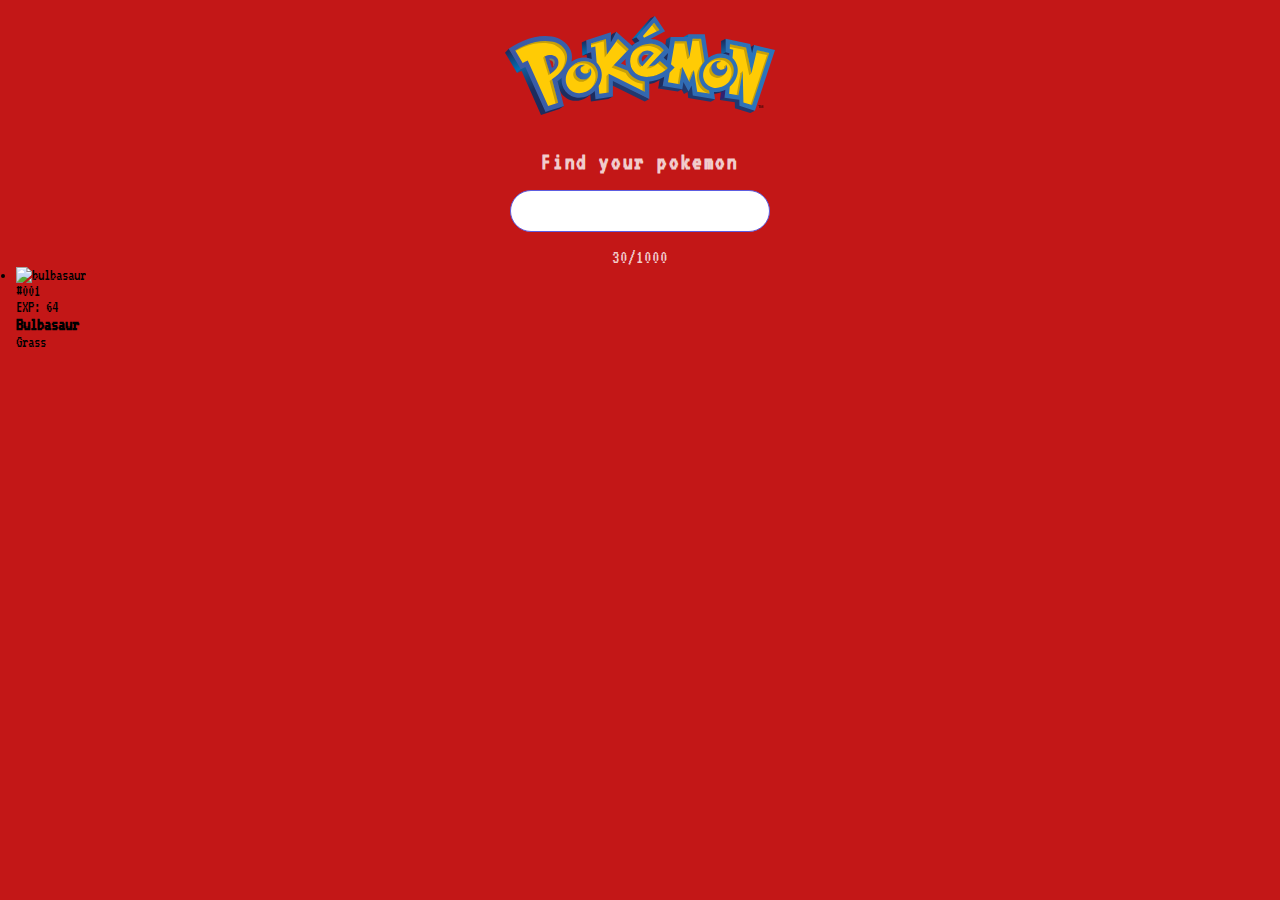
==== src/components/design-template/template.html @ 69c41cd2 "style search bar buttons" ====
<!DOCTYPE html>
<html lang="en">

<head>
  <meta charset="UTF-8">
  <meta http-equiv="X-UA-Compatible" content="IE=edge">
  <meta name="viewport" content="width=device-width, initial-scale=1.0">
  <title>Clari's pokeapi</title>
  <link href="https://fonts.googleapis.com/css2?family=VT323&display=swap" rel="stylesheet">
  <script src="https://kit.fontawesome.com/32395a3ebd.js" crossorigin="anonymous"></script>
  <link rel="stylesheet" href="../../../public/css/style.css">
  <link rel="stylesheet" href="../../../public/css/header.css">
  <link rel="stylesheet" href="../../../public/css/search-bar.css">

</head>

<body>
  <div class="app">
    <header class="header">
      <img src="../../../public/assets/pokemon-logo.svg" alt="original pokemon logo" class="header__logo">
    </header>
    <main>
      <section class="search-container">
        <div class="search__input-container">
          <h2 class="input__title">Find your pokemon</h2>
          <input type="text" class="input__input-box">
          <div class="input__pokemons-showed">
            <p class="pokemons-showed__number">30/1000</p>
            <button class="pokemons-showed__back-button"><i class="fa-solid fa-circle-left"></i></button>
            <button class="pokemons-showed__next-button"><i class="fa-solid fa-circle-right"></i></button>
          </div>
        </div>
      </section>
      <section class="pokemon-list-container">
        <ul class="pokemon-list">
          <li class="list__pokemon">
            <div class="list__image-container">
              <img
                src="https://raw.githubusercontent.com/PokeAPI/sprites/master/sprites/pokemon/versions/generation-v/black-white/animated/1.gif"
                alt="bulbasaur">
            </div>
            <div class="pokemon__description-container">
              <div class="description__id-container">
                <p class="description__id">#001</p>
                <p class="description__exp">EXP: 64</p>
              </div>
              <div class="description__title">
                <h3 class="description-title__pokemon-name">Bulbasaur</h3>
                <p class="description-title__pokemon-type">Grass</p>
              </div>
            </div>
          </li>
        </ul>
      </section>

    </main>
  </div>

</body>

</html>
---- public/css/style.css ----
@font-face {
  font-family: "vt323regular";
  src: url("vt323-regular-webfont.woff2") format("woff2"),
    url("vt323-regular-webfont.woff") format("woff");
  font-weight: normal;
  font-style: normal;
}

* {
  margin: 0;
  padding: 0;
  box-sizing: border-box;
  font-family: "VT323";
}

.app {
  height: 100vh;
  background-color: rgb(195, 23, 23);
  padding: 1rem;
}
---- public/css/header.css ----
.header {
  text-align: center;
  padding-bottom: 2rem;
}

@media (min-width: 1440px) {
  .header {
    padding: 2rem;
  }

  .header__logo {
    width: 30rem;
  }
}
---- public/css/search-bar.css ----
.search-container {
  display: flex;
  justify-content: center;
}

.search__input-container {
  display: flex;
  flex-direction: column;
  gap: 1rem;
  align-items: center;
}

.input__title {
  color: rgba(255, 255, 255, 0.782);
  letter-spacing: 0.1rem;
}

.input__input-box {
  padding: 0.5rem 1.5rem;
  border-radius: 2rem;
  border: 1px solid rgb(93, 93, 224);
  font-size: 1.5rem;
  letter-spacing: 0.1rem;
}

.input__pokemons-showed {
  display: flex;
  gap: 1rem;
  align-items: center;
}

.pokemons-showed__number {
  color: rgba(255, 255, 255, 0.782);
  font-size: 1.2rem;
}

.pokemons-showed__back-button,
.pokemons-showed__next-button {
  background-color: rgba(255, 255, 255, 0);
  border: 0px;
}

.pokemons-showed__back-button {
  order: -1;
}

.fa-circle-left,
.fa-circle-right {
  font-size: 1.5rem;
  color: rgba(255, 255, 255, 0.782);
}
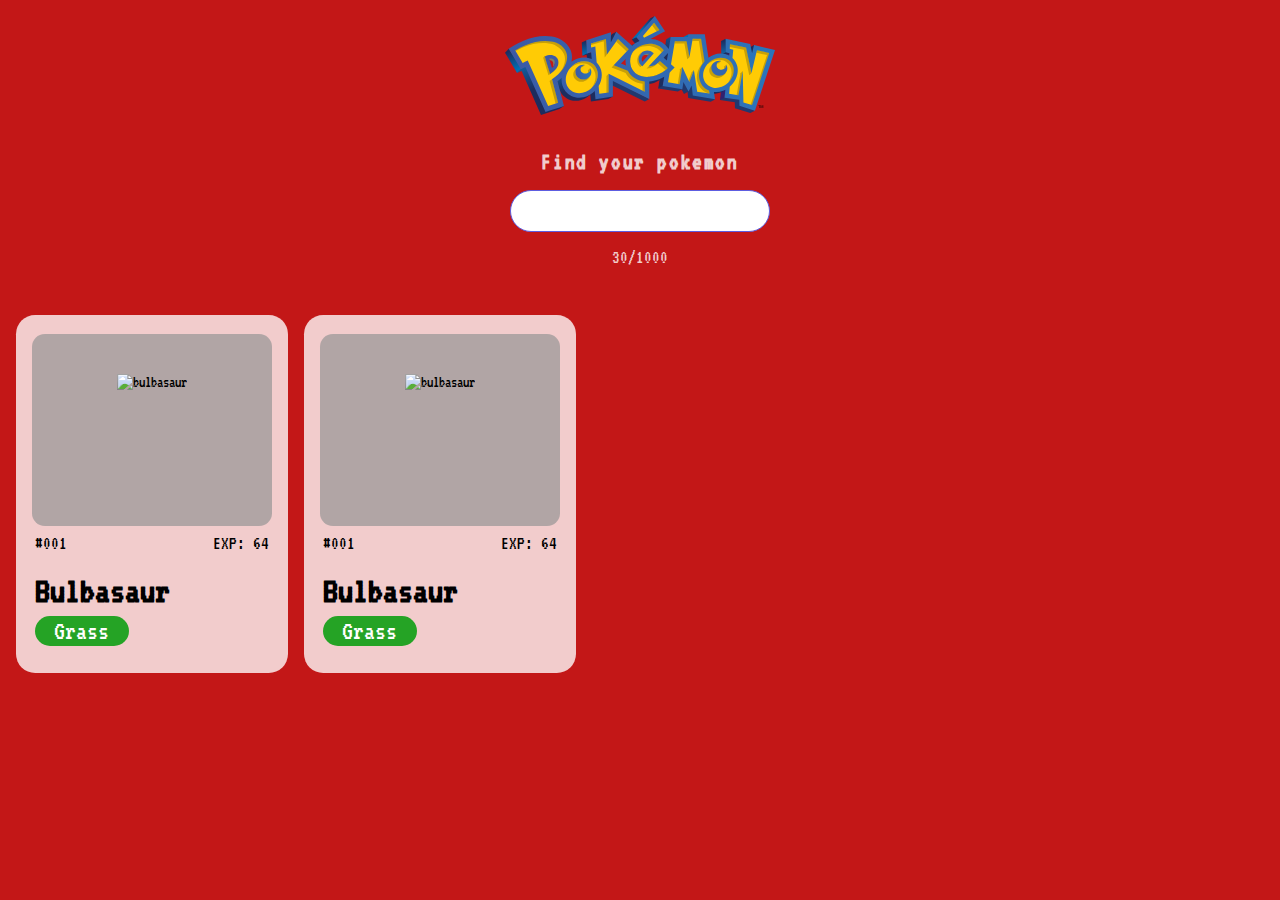
==== commit 6f8523cc: "add pokemon card styles" ====
--- a/src/components/design-template/template.html
+++ b/src/components/design-template/template.html
@@ -11,6 +11,7 @@
   <link rel="stylesheet" href="../../../public/css/style.css">
   <link rel="stylesheet" href="../../../public/css/header.css">
   <link rel="stylesheet" href="../../../public/css/search-bar.css">
+  <link rel="stylesheet" href="../../../public/css/pokemon-list.css">
 
 </head>
 
@@ -34,10 +35,29 @@
       <section class="pokemon-list-container">
         <ul class="pokemon-list">
           <li class="list__pokemon">
-            <div class="list__image-container">
+            <div class="pokemon__image-container">
               <img
                 src="https://raw.githubusercontent.com/PokeAPI/sprites/master/sprites/pokemon/versions/generation-v/black-white/animated/1.gif"
-                alt="bulbasaur">
+                alt="bulbasaur" class="pokemon__image">
+            </div>
+            <div class="pokemon__description-container">
+              <div class="description__id-container">
+                <p class="description__id">#001</p>
+                <p class="description__exp">EXP: 64</p>
+              </div>
+              <div class="description__title">
+                <h3 class="description-title__pokemon-name">Bulbasaur</h3>
+                <p class="description-title__pokemon-type">Grass</p>
+              </div>
+            </div>
+          </li>
+        </ul>
+        <ul class="pokemon-list">
+          <li class="list__pokemon">
+            <div class="pokemon__image-container">
+              <img
+                src="https://raw.githubusercontent.com/PokeAPI/sprites/master/sprites/pokemon/versions/generation-v/black-white/animated/25.gif"
+                alt="bulbasaur" class="pokemon__image">
             </div>
             <div class="pokemon__description-container">
               <div class="description__id-container">
--- a/public/css/search-bar.css
+++ b/public/css/search-bar.css
@@ -21,6 +21,7 @@
   border: 1px solid rgb(93, 93, 224);
   font-size: 1.5rem;
   letter-spacing: 0.1rem;
+  text-align: center;
 }
 
 .input__pokemons-showed {
@@ -49,3 +50,32 @@
   font-size: 1.5rem;
   color: rgba(255, 255, 255, 0.782);
 }
+
+@media (min-width: 1440px) {
+  .search-container {
+    padding: 2rem;
+  }
+
+  .search__input-container {
+    gap: 2rem;
+  }
+
+  .input__title {
+    font-size: 3.8rem;
+  }
+
+  .input__input-box {
+    font-size: 3rem;
+    padding: 1rem 3rem;
+  }
+
+  .input__pokemons-showed {
+    gap: 2rem;
+  }
+
+  .pokemons-showed__number,
+  .fa-circle-left,
+  .fa-circle-right {
+    font-size: 3rem;
+  }
+}
--- a/public/css/pokemon-list.css
+++ b/public/css/pokemon-list.css
@@ -0,0 +1,64 @@
+.pokemon-list-container {
+  display: flex;
+  flex-wrap: wrap;
+  width: fit-content;
+  gap: 1rem;
+  justify-content: center;
+  margin-top: 3rem;
+}
+
+.pokemon-list {
+  list-style: none;
+  display: flex;
+  flex-wrap: wrap;
+  width: fit-content;
+  justify-content: center;
+}
+
+.list__pokemon {
+  padding: 1.2rem 1rem;
+  background-color: rgba(255, 255, 255, 0.782);
+  border-radius: 1.2rem;
+}
+
+.pokemon__image-container {
+  display: flex;
+  justify-content: center;
+  padding: 0.5rem;
+  width: 15rem;
+  height: 12rem;
+  background-color: rgba(157, 154, 154, 0.768);
+  border-radius: 0.8rem;
+}
+
+.pokemon__image {
+  object-fit: contain;
+  padding: 2rem;
+}
+
+.pokemon__description-container {
+  padding: 0.5rem 0.2rem;
+}
+
+.description__id-container {
+  display: flex;
+  justify-content: space-between;
+  font-size: 1.2rem;
+}
+
+.description__title {
+  display: flex;
+  flex-direction: column;
+  gap: 0.4rem;
+  margin-top: 1.2rem;
+  font-size: 2rem;
+}
+
+.description-title__pokemon-type {
+  background-color: rgb(37, 163, 37);
+  color: white;
+  width: fit-content;
+  font-size: 1.7rem;
+  padding: 0.1rem 1.2rem;
+  border-radius: 2rem;
+}
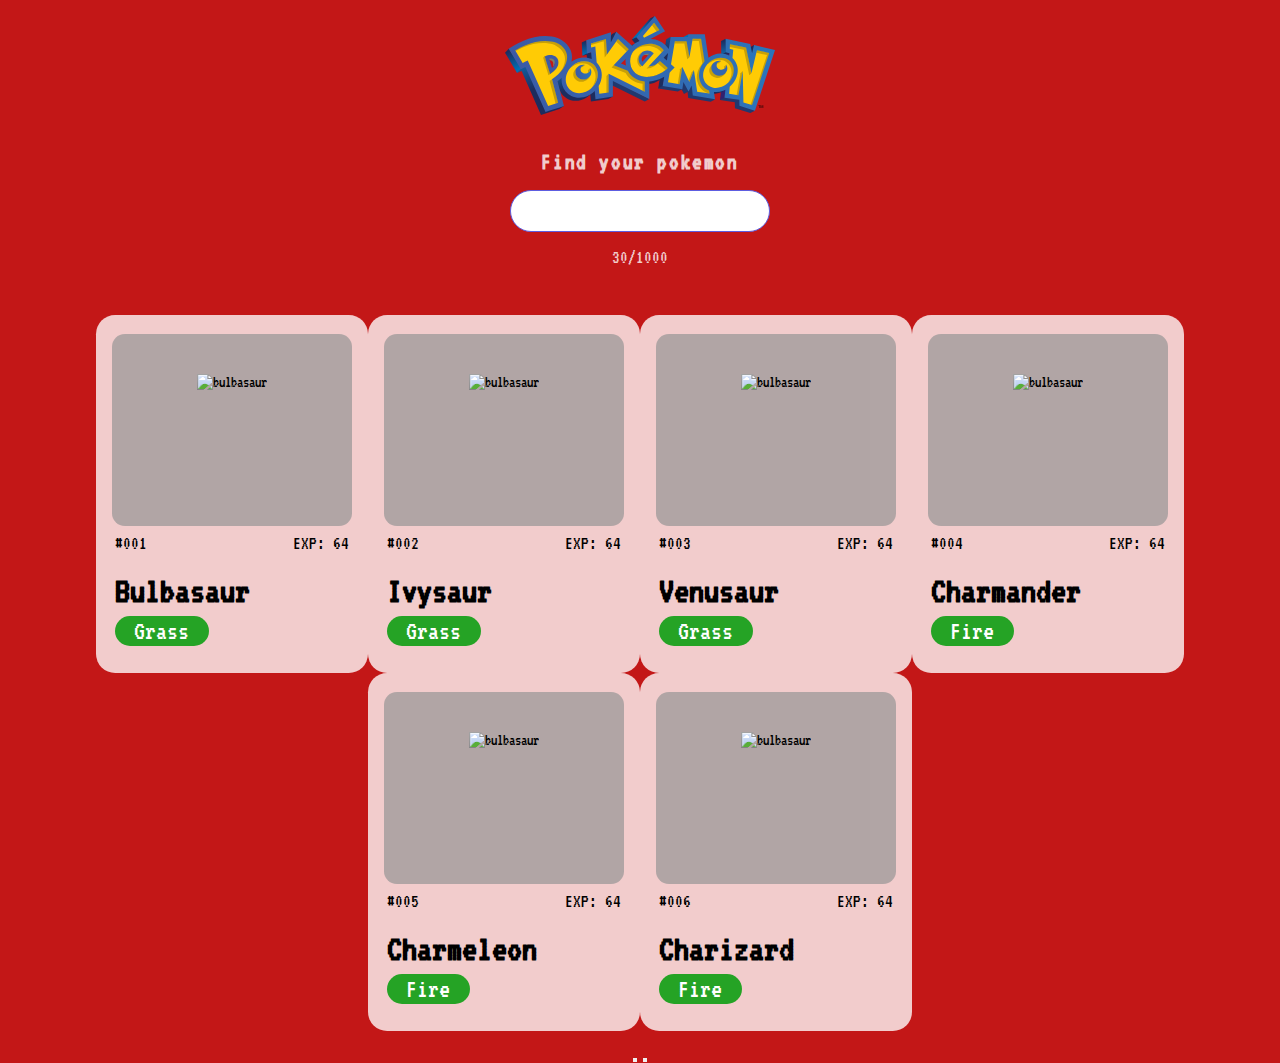
==== commit db6fb5c7: "add more example pokemon cards and bottom buttons" ====
--- a/src/components/design-template/template.html
+++ b/src/components/design-template/template.html
@@ -51,26 +51,101 @@
               </div>
             </div>
           </li>
-        </ul>
-        <ul class="pokemon-list">
+
           <li class="list__pokemon">
             <div class="pokemon__image-container">
               <img
-                src="https://raw.githubusercontent.com/PokeAPI/sprites/master/sprites/pokemon/versions/generation-v/black-white/animated/25.gif"
+                src="https://raw.githubusercontent.com/PokeAPI/sprites/master/sprites/pokemon/versions/generation-v/black-white/animated/2.gif"
                 alt="bulbasaur" class="pokemon__image">
             </div>
             <div class="pokemon__description-container">
               <div class="description__id-container">
-                <p class="description__id">#001</p>
+                <p class="description__id">#002</p>
                 <p class="description__exp">EXP: 64</p>
               </div>
               <div class="description__title">
-                <h3 class="description-title__pokemon-name">Bulbasaur</h3>
+                <h3 class="description-title__pokemon-name">Ivysaur</h3>
                 <p class="description-title__pokemon-type">Grass</p>
               </div>
             </div>
           </li>
+
+          <li class="list__pokemon">
+            <div class="pokemon__image-container">
+              <img
+                src="https://raw.githubusercontent.com/PokeAPI/sprites/master/sprites/pokemon/versions/generation-v/black-white/animated/3.gif"
+                alt="bulbasaur" class="pokemon__image">
+            </div>
+            <div class="pokemon__description-container">
+              <div class="description__id-container">
+                <p class="description__id">#003</p>
+                <p class="description__exp">EXP: 64</p>
+              </div>
+              <div class="description__title">
+                <h3 class="description-title__pokemon-name">Venusaur</h3>
+                <p class="description-title__pokemon-type">Grass</p>
+              </div>
+            </div>
+          </li>
+
+          <li class="list__pokemon">
+            <div class="pokemon__image-container">
+              <img
+                src="https://raw.githubusercontent.com/PokeAPI/sprites/master/sprites/pokemon/versions/generation-v/black-white/animated/4.gif"
+                alt="bulbasaur" class="pokemon__image">
+            </div>
+            <div class="pokemon__description-container">
+              <div class="description__id-container">
+                <p class="description__id">#004</p>
+                <p class="description__exp">EXP: 64</p>
+              </div>
+              <div class="description__title">
+                <h3 class="description-title__pokemon-name">Charmander</h3>
+                <p class="description-title__pokemon-type">Fire</p>
+              </div>
+            </div>
+          </li>
+
+          <li class="list__pokemon">
+            <div class="pokemon__image-container">
+              <img
+                src="https://raw.githubusercontent.com/PokeAPI/sprites/master/sprites/pokemon/versions/generation-v/black-white/animated/5.gif"
+                alt="bulbasaur" class="pokemon__image">
+            </div>
+            <div class="pokemon__description-container">
+              <div class="description__id-container">
+                <p class="description__id">#005</p>
+                <p class="description__exp">EXP: 64</p>
+              </div>
+              <div class="description__title">
+                <h3 class="description-title__pokemon-name">Charmeleon</h3>
+                <p class="description-title__pokemon-type">Fire</p>
+              </div>
+            </div>
+          </li>
+
+          <li class="list__pokemon">
+            <div class="pokemon__image-container">
+              <img
+                src="https://raw.githubusercontent.com/PokeAPI/sprites/master/sprites/pokemon/versions/generation-v/black-white/animated/6.gif"
+                alt="bulbasaur" class="pokemon__image">
+            </div>
+            <div class="pokemon__description-container">
+              <div class="description__id-container">
+                <p class="description__id">#006</p>
+                <p class="description__exp">EXP: 64</p>
+              </div>
+              <div class="description__title">
+                <h3 class="description-title__pokemon-name">Charizard</h3>
+                <p class="description-title__pokemon-type">Fire</p>
+              </div>
+            </div>
+          </li>
         </ul>
+        <div class="change-page">
+          <button class="change-page__back-button"><i class="fa-solid fa-circle-left"></i></button>
+          <button class="change-page__next-button"><i class="fa-solid fa-circle-right"></i></button>
+        </div>
       </section>
 
     </main>
--- a/public/css/style.css
+++ b/public/css/style.css
@@ -13,8 +13,11 @@
   font-family: "VT323";
 }
 
+body {
+  background-color: rgb(195, 23, 23);
+}
+
 .app {
   height: 100vh;
-  background-color: rgb(195, 23, 23);
   padding: 1rem;
 }
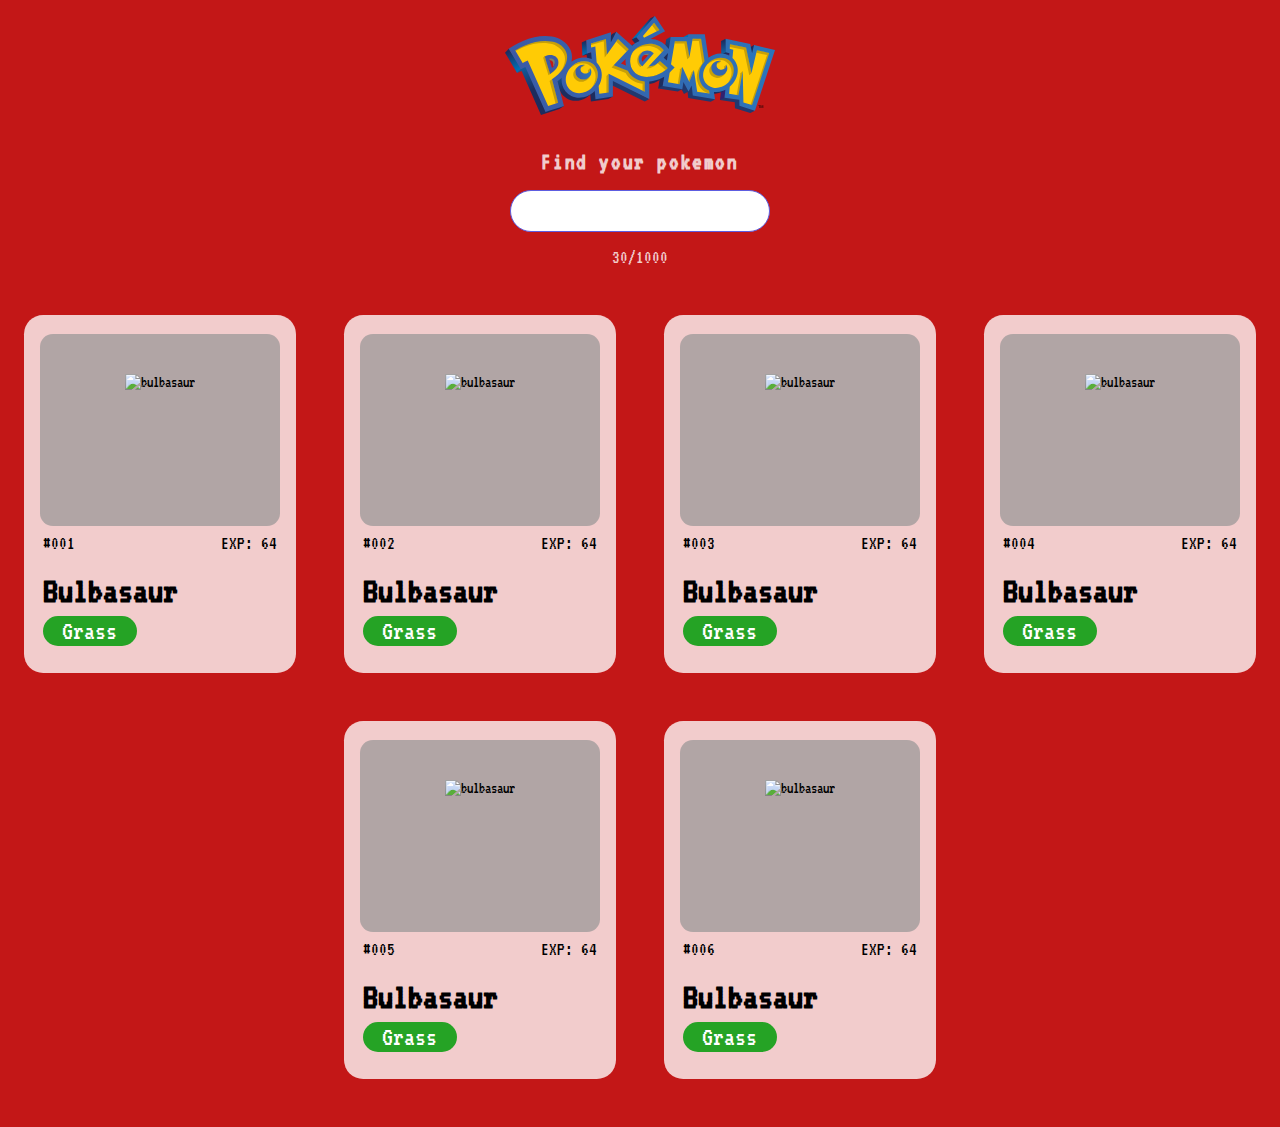
==== commit 8c189fcf: "add favourite heart to pokemon card" ====
--- a/src/components/design-template/template.html
+++ b/src/components/design-template/template.html
@@ -6,6 +6,8 @@
   <meta http-equiv="X-UA-Compatible" content="IE=edge">
   <meta name="viewport" content="width=device-width, initial-scale=1.0">
   <title>Clari's pokeapi</title>
+  <script type="module" src="https://unpkg.com/ionicons@5.5.2/dist/ionicons/ionicons.esm.js" defer></script>
+  <script nomodule src="https://unpkg.com/ionicons@5.5.2/dist/ionicons/ionicons.js" defer></script>
   <link href="https://fonts.googleapis.com/css2?family=VT323&display=swap" rel="stylesheet">
   <script src="https://kit.fontawesome.com/32395a3ebd.js" crossorigin="anonymous"></script>
   <link rel="stylesheet" href="../../../public/css/style.css">
@@ -35,111 +37,157 @@
       <section class="pokemon-list-container">
         <ul class="pokemon-list">
           <li class="list__pokemon">
-            <div class="pokemon__image-container">
-              <img
-                src="https://raw.githubusercontent.com/PokeAPI/sprites/master/sprites/pokemon/versions/generation-v/black-white/animated/1.gif"
-                alt="bulbasaur" class="pokemon__image">
-            </div>
-            <div class="pokemon__description-container">
-              <div class="description__id-container">
-                <p class="description__id">#001</p>
-                <p class="description__exp">EXP: 64</p>
-              </div>
-              <div class="description__title">
-                <h3 class="description-title__pokemon-name">Bulbasaur</h3>
-                <p class="description-title__pokemon-type">Grass</p>
-              </div>
-            </div>
-          </li>
-
-          <li class="list__pokemon">
-            <div class="pokemon__image-container">
-              <img
-                src="https://raw.githubusercontent.com/PokeAPI/sprites/master/sprites/pokemon/versions/generation-v/black-white/animated/2.gif"
-                alt="bulbasaur" class="pokemon__image">
-            </div>
-            <div class="pokemon__description-container">
-              <div class="description__id-container">
-                <p class="description__id">#002</p>
-                <p class="description__exp">EXP: 64</p>
-              </div>
-              <div class="description__title">
-                <h3 class="description-title__pokemon-name">Ivysaur</h3>
-                <p class="description-title__pokemon-type">Grass</p>
-              </div>
-            </div>
-          </li>
-
-          <li class="list__pokemon">
-            <div class="pokemon__image-container">
-              <img
-                src="https://raw.githubusercontent.com/PokeAPI/sprites/master/sprites/pokemon/versions/generation-v/black-white/animated/3.gif"
-                alt="bulbasaur" class="pokemon__image">
-            </div>
-            <div class="pokemon__description-container">
-              <div class="description__id-container">
-                <p class="description__id">#003</p>
-                <p class="description__exp">EXP: 64</p>
-              </div>
-              <div class="description__title">
-                <h3 class="description-title__pokemon-name">Venusaur</h3>
-                <p class="description-title__pokemon-type">Grass</p>
-              </div>
-            </div>
-          </li>
-
-          <li class="list__pokemon">
-            <div class="pokemon__image-container">
-              <img
-                src="https://raw.githubusercontent.com/PokeAPI/sprites/master/sprites/pokemon/versions/generation-v/black-white/animated/4.gif"
-                alt="bulbasaur" class="pokemon__image">
-            </div>
-            <div class="pokemon__description-container">
-              <div class="description__id-container">
-                <p class="description__id">#004</p>
-                <p class="description__exp">EXP: 64</p>
-              </div>
-              <div class="description__title">
-                <h3 class="description-title__pokemon-name">Charmander</h3>
-                <p class="description-title__pokemon-type">Fire</p>
-              </div>
-            </div>
-          </li>
-
-          <li class="list__pokemon">
-            <div class="pokemon__image-container">
-              <img
-                src="https://raw.githubusercontent.com/PokeAPI/sprites/master/sprites/pokemon/versions/generation-v/black-white/animated/5.gif"
-                alt="bulbasaur" class="pokemon__image">
-            </div>
-            <div class="pokemon__description-container">
-              <div class="description__id-container">
-                <p class="description__id">#005</p>
-                <p class="description__exp">EXP: 64</p>
-              </div>
-              <div class="description__title">
-                <h3 class="description-title__pokemon-name">Charmeleon</h3>
-                <p class="description-title__pokemon-type">Fire</p>
-              </div>
-            </div>
-          </li>
-
-          <li class="list__pokemon">
-            <div class="pokemon__image-container">
-              <img
-                src="https://raw.githubusercontent.com/PokeAPI/sprites/master/sprites/pokemon/versions/generation-v/black-white/animated/6.gif"
-                alt="bulbasaur" class="pokemon__image">
-            </div>
-            <div class="pokemon__description-container">
-              <div class="description__id-container">
-                <p class="description__id">#006</p>
-                <p class="description__exp">EXP: 64</p>
-              </div>
-              <div class="description__title">
-                <h3 class="description-title__pokemon-name">Charizard</h3>
-                <p class="description-title__pokemon-type">Fire</p>
-              </div>
-            </div>
+            <a class="pokemon__link" href="https://www.google.es/" target="_blank">
+              <div class="pokemon__image-container">
+                <img
+                  src="https://raw.githubusercontent.com/PokeAPI/sprites/master/sprites/pokemon/versions/generation-v/black-white/animated/1.gif"
+                  alt="bulbasaur" class="pokemon__image">
+              </div>
+              <div class="pokemon__description-container">
+                <div class="description__id-container">
+                  <p class="description__id">#001</p>
+                  <p class="description__exp">EXP: 64</p>
+                </div>
+                <div class="description__main-info">
+                  <div class="description__title">
+                    <h3 class="description-title__pokemon-name">Bulbasaur</h3>
+                    <p class="description-title__pokemon-type">Grass</p>
+                  </div>
+                </div>
+              </div>
+            </a>
+            <button class="description__favourite">
+              <ion-icon name="heart" class="description__heart" class="description__heart--selected"></ion-icon>
+            </button>
+          </li>
+
+          <li class="list__pokemon">
+            <a class="pokemon__link" href="https//www.google.com" target="_blank">
+              <div class="pokemon__image-container">
+                <img
+                  src="https://raw.githubusercontent.com/PokeAPI/sprites/master/sprites/pokemon/versions/generation-v/black-white/animated/2.gif"
+                  alt="bulbasaur" class="pokemon__image">
+              </div>
+              <div class="pokemon__description-container">
+                <div class="description__id-container">
+                  <p class="description__id">#002</p>
+                  <p class="description__exp">EXP: 64</p>
+                </div>
+                <div class="description__main-info">
+                  <div class="description__title">
+                    <h3 class="description-title__pokemon-name">Bulbasaur</h3>
+                    <p class="description-title__pokemon-type">Grass</p>
+                  </div>
+                </div>
+              </div>
+            </a>
+            <button class="description__favourite">
+              <ion-icon name="heart" class="description__heart" class="description__heart--selected"></ion-icon>
+            </button>
+          </li>
+
+          <li class="list__pokemon">
+            <a class="pokemon__link" href="https//www.google.com" target="_blank">
+              <div class="pokemon__image-container">
+                <img
+                  src="https://raw.githubusercontent.com/PokeAPI/sprites/master/sprites/pokemon/versions/generation-v/black-white/animated/3.gif"
+                  alt="bulbasaur" class="pokemon__image">
+              </div>
+              <div class="pokemon__description-container">
+                <div class="description__id-container">
+                  <p class="description__id">#003</p>
+                  <p class="description__exp">EXP: 64</p>
+                </div>
+                <div class="description__main-info">
+                  <div class="description__title">
+                    <h3 class="description-title__pokemon-name">Bulbasaur</h3>
+                    <p class="description-title__pokemon-type">Grass</p>
+                  </div>
+
+                </div>
+              </div>
+            </a>
+            <button class="description__favourite">
+              <ion-icon name="heart" class="description__heart" class="description__heart--selected"></ion-icon>
+            </button>
+          </li>
+
+          <li class="list__pokemon">
+            <a class="pokemon__link" href="https//www.google.com" target="_blank">
+              <div class="pokemon__image-container">
+                <img
+                  src="https://raw.githubusercontent.com/PokeAPI/sprites/master/sprites/pokemon/versions/generation-v/black-white/animated/4.gif"
+                  alt="bulbasaur" class="pokemon__image">
+              </div>
+              <div class="pokemon__description-container">
+                <div class="description__id-container">
+                  <p class="description__id">#004</p>
+                  <p class="description__exp">EXP: 64</p>
+                </div>
+                <div class="description__main-info">
+                  <div class="description__title">
+                    <h3 class="description-title__pokemon-name">Bulbasaur</h3>
+                    <p class="description-title__pokemon-type">Grass</p>
+                  </div>
+
+                </div>
+              </div>
+            </a>
+            <button class="description__favourite">
+              <ion-icon name="heart" class="description__heart" class="description__heart--selected"></ion-icon>
+            </button>
+          </li>
+
+          <li class="list__pokemon">
+            <a class="pokemon__link" href="https//www.google.com" target="_blank">
+              <div class="pokemon__image-container">
+                <img
+                  src="https://raw.githubusercontent.com/PokeAPI/sprites/master/sprites/pokemon/versions/generation-v/black-white/animated/5.gif"
+                  alt="bulbasaur" class="pokemon__image">
+              </div>
+              <div class="pokemon__description-container">
+                <div class="description__id-container">
+                  <p class="description__id">#005</p>
+                  <p class="description__exp">EXP: 64</p>
+                </div>
+                <div class="description__main-info">
+                  <div class="description__title">
+                    <h3 class="description-title__pokemon-name">Bulbasaur</h3>
+                    <p class="description-title__pokemon-type">Grass</p>
+                  </div>
+
+                </div>
+              </div>
+            </a>
+            <button class="description__favourite">
+              <ion-icon name="heart" class="description__heart" class="description__heart--selected"></ion-icon>
+            </button>
+          </li>
+
+          <li class="list__pokemon">
+            <a class="pokemon__link" href="https//www.google.com" target="_blank">
+              <div class="pokemon__image-container">
+                <img
+                  src="https://raw.githubusercontent.com/PokeAPI/sprites/master/sprites/pokemon/versions/generation-v/black-white/animated/6.gif"
+                  alt="bulbasaur" class="pokemon__image">
+              </div>
+              <div class="pokemon__description-container">
+                <div class="description__id-container">
+                  <p class="description__id">#006</p>
+                  <p class="description__exp">EXP: 64</p>
+                </div>
+                <div class="description__main-info">
+                  <div class="description__title">
+                    <h3 class="description-title__pokemon-name">Bulbasaur</h3>
+                    <p class="description-title__pokemon-type">Grass</p>
+                  </div>
+
+                </div>
+              </div>
+            </a>
+            <button class="description__favourite">
+              <ion-icon name="heart" class="description__heart" class="description__heart--selected"></ion-icon>
+            </button>
           </li>
         </ul>
         <div class="change-page">
--- a/public/css/pokemon-list.css
+++ b/public/css/pokemon-list.css
@@ -2,15 +2,15 @@
   display: flex;
   flex-wrap: wrap;
   width: fit-content;
-  gap: 1rem;
   justify-content: center;
-  margin-top: 3rem;
+  padding: 3rem 0;
 }
 
 .pokemon-list {
   list-style: none;
   display: flex;
   flex-wrap: wrap;
+  gap: 3rem;
   width: fit-content;
   justify-content: center;
 }
@@ -19,6 +19,15 @@
   padding: 1.2rem 1rem;
   background-color: rgba(255, 255, 255, 0.782);
   border-radius: 1.2rem;
+  position: relative;
+}
+
+.pokemon__link:link,
+.pokemon__link:visited,
+.pokemon__link:hover,
+.pokemon__link:active {
+  text-decoration: none;
+  color: initial;
 }
 
 .pokemon__image-container {
@@ -46,6 +55,11 @@
   font-size: 1.2rem;
 }
 
+.description__main-info {
+  display: flex;
+  justify-content: space-between;
+}
+
 .description__title {
   display: flex;
   flex-direction: column;
@@ -62,3 +76,53 @@
   padding: 0.1rem 1.2rem;
   border-radius: 2rem;
 }
+
+.description__favourite {
+  height: fit-content;
+  background-color: rgba(0, 0, 0, 0);
+  border: 0;
+  align-self: flex-end;
+  position: absolute;
+  bottom: 1.5rem;
+  right: 1.1rem;
+}
+
+.description__heart {
+  fill: transparent;
+  stroke: black;
+  stroke-width: 40;
+  font-size: 2rem;
+}
+
+.description__heart--selected {
+  fill: red;
+  stroke: none;
+}
+
+.change-page {
+  display: none;
+}
+
+@media (min-width: 1440px) {
+  .pokemon-list-container {
+    padding: 2rem 3rem 0rem;
+  }
+
+  .pokemon-list {
+    gap: 3rem 4.65rem;
+    margin-bottom: 3rem;
+    justify-content: flex-start;
+  }
+
+  .change-page {
+    display: flex;
+    gap: 9rem;
+    margin-bottom: 3rem;
+  }
+
+  .change-page__back-button,
+  .change-page__next-button {
+    background-color: rgba(255, 255, 255, 0);
+    border: 0;
+  }
+}
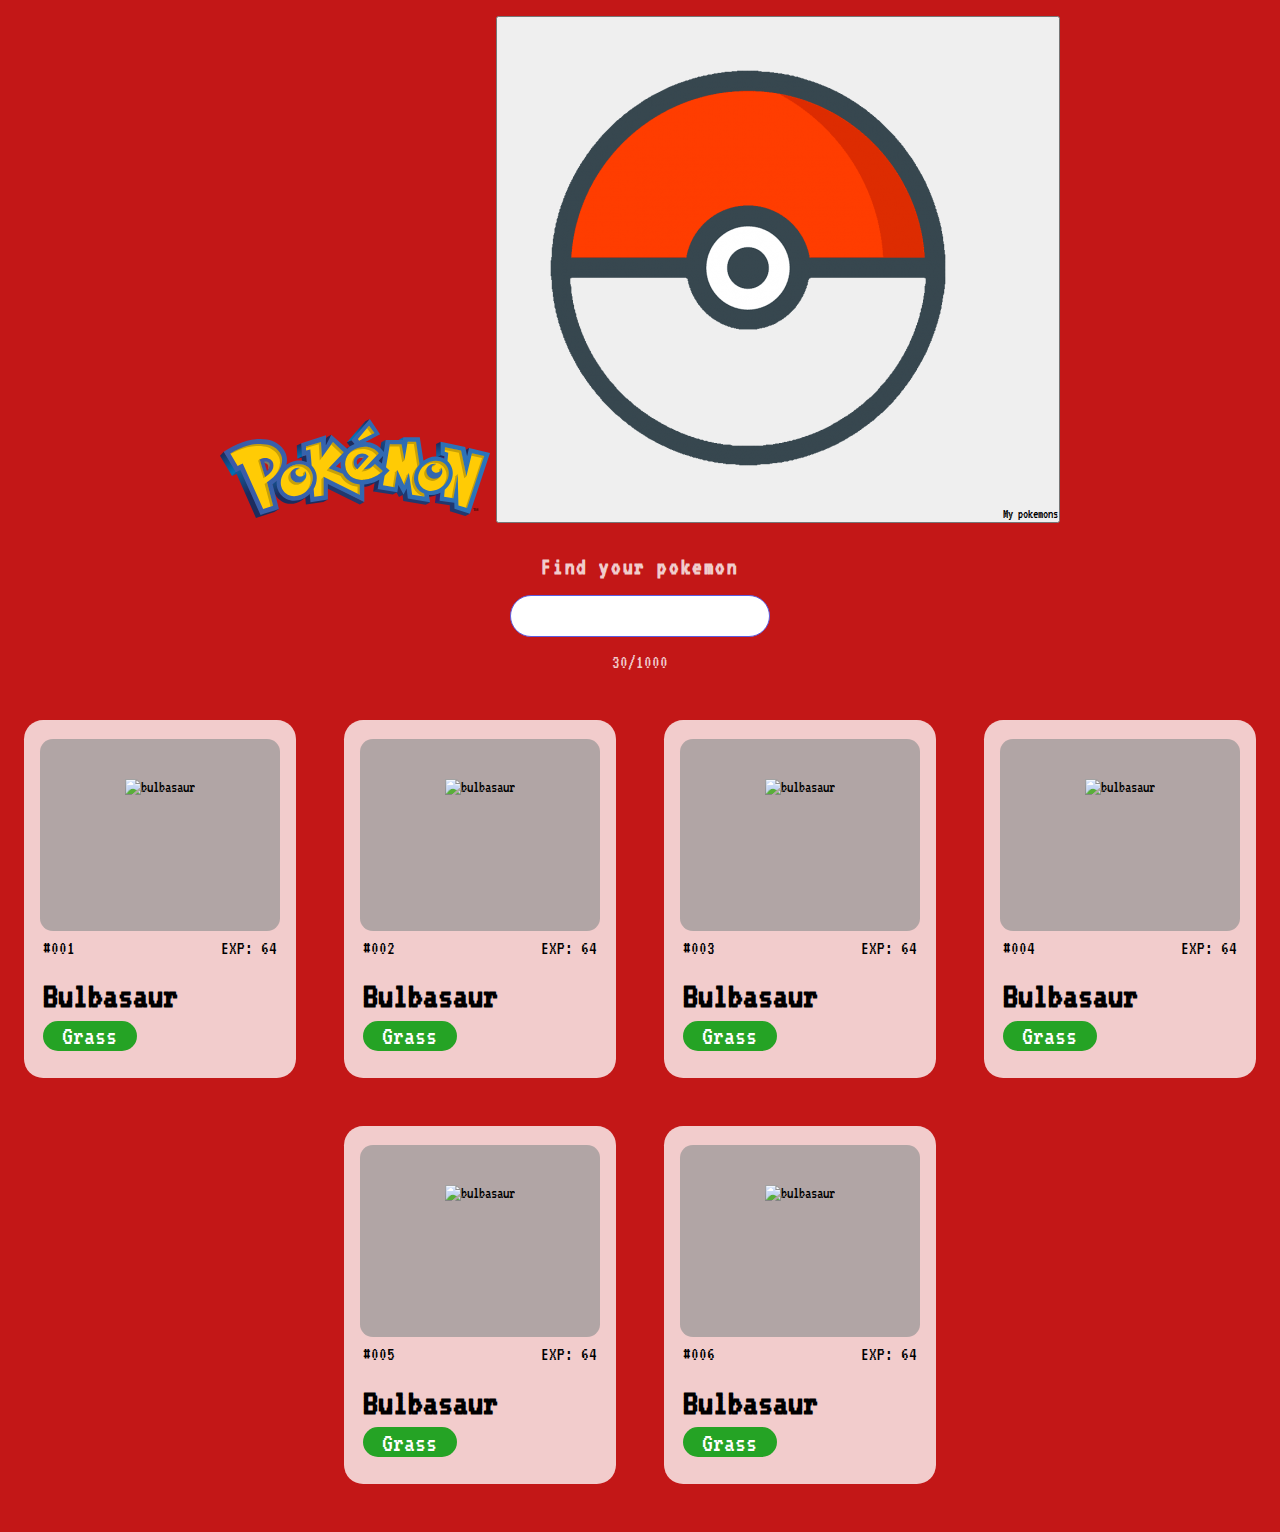
==== commit b43b95d0: "add my pokemons button to header" ====
--- a/src/components/design-template/template.html
+++ b/src/components/design-template/template.html
@@ -21,6 +21,12 @@
   <div class="app">
     <header class="header">
       <img src="../../../public/assets/pokemon-logo.svg" alt="original pokemon logo" class="header__logo">
+
+      <button class="header__favourites">
+        <img src="../../../public/assets/pokeball_thumbnail.png" alt="pokeball" class="header-favourites__pokeball">
+        My pokemons
+      </button>
+
     </header>
     <main>
       <section class="search-container">
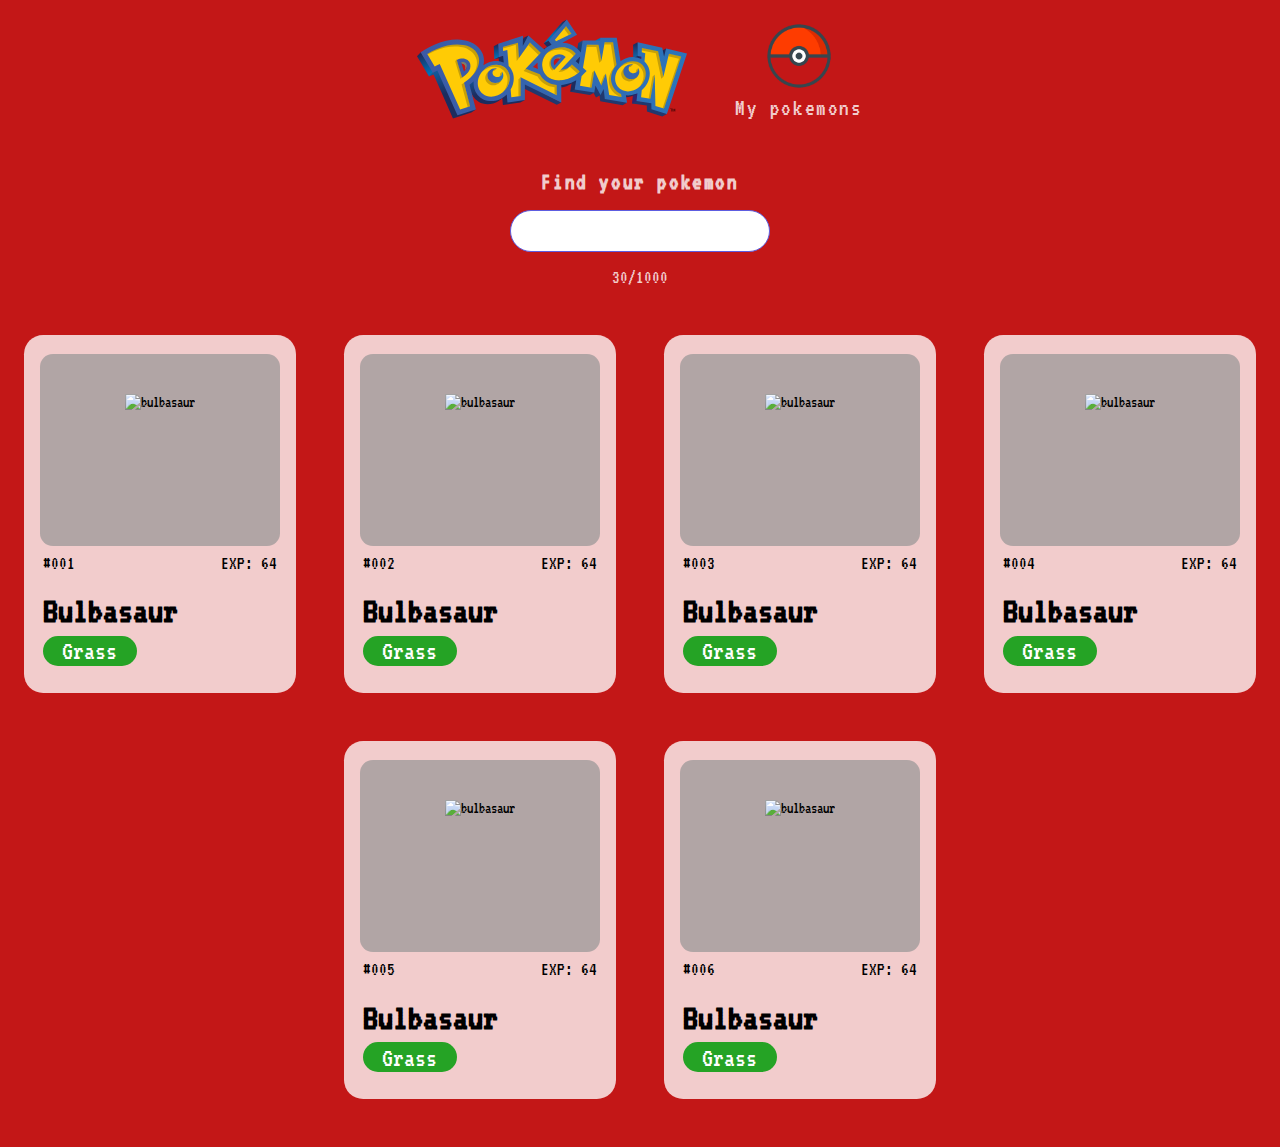
==== commit 40b34844: "fix pokemon card link" ====
--- a/src/components/design-template/template.html
+++ b/src/components/design-template/template.html
@@ -68,7 +68,8 @@
           </li>
 
           <li class="list__pokemon">
-            <a class="pokemon__link" href="https//www.google.com" target="_blank">
+            <a class="pokemon__link" href="https://assets.stickpng.com/images/580b57fcd9996e24bc43c325.png"
+              target="_blank">
               <div class="pokemon__image-container">
                 <img
                   src="https://raw.githubusercontent.com/PokeAPI/sprites/master/sprites/pokemon/versions/generation-v/black-white/animated/2.gif"
@@ -93,7 +94,8 @@
           </li>
 
           <li class="list__pokemon">
-            <a class="pokemon__link" href="https//www.google.com" target="_blank">
+            <a class="pokemon__link" href="https://assets.stickpng.com/images/580b57fcd9996e24bc43c325.png"
+              target="_blank">
               <div class="pokemon__image-container">
                 <img
                   src="https://raw.githubusercontent.com/PokeAPI/sprites/master/sprites/pokemon/versions/generation-v/black-white/animated/3.gif"
@@ -119,7 +121,8 @@
           </li>
 
           <li class="list__pokemon">
-            <a class="pokemon__link" href="https//www.google.com" target="_blank">
+            <a class="pokemon__link" href="https://assets.stickpng.com/images/580b57fcd9996e24bc43c325.png"
+              target="_blank">
               <div class="pokemon__image-container">
                 <img
                   src="https://raw.githubusercontent.com/PokeAPI/sprites/master/sprites/pokemon/versions/generation-v/black-white/animated/4.gif"
@@ -145,7 +148,8 @@
           </li>
 
           <li class="list__pokemon">
-            <a class="pokemon__link" href="https//www.google.com" target="_blank">
+            <a class="pokemon__link" href="https://assets.stickpng.com/images/580b57fcd9996e24bc43c325.png"
+              target="_blank">
               <div class="pokemon__image-container">
                 <img
                   src="https://raw.githubusercontent.com/PokeAPI/sprites/master/sprites/pokemon/versions/generation-v/black-white/animated/5.gif"
@@ -171,7 +175,8 @@
           </li>
 
           <li class="list__pokemon">
-            <a class="pokemon__link" href="https//www.google.com" target="_blank">
+            <a class="pokemon__link" href="https://assets.stickpng.com/images/580b57fcd9996e24bc43c325.png"
+              target="_blank">
               <div class="pokemon__image-container">
                 <img
                   src="https://raw.githubusercontent.com/PokeAPI/sprites/master/sprites/pokemon/versions/generation-v/black-white/animated/6.gif"
--- a/public/css/header.css
+++ b/public/css/header.css
@@ -1,14 +1,57 @@
 .header {
+  display: flex;
+  flex-wrap: wrap;
+  justify-content: center;
+  gap: 2rem 3rem;
   text-align: center;
-  padding-bottom: 2rem;
+  margin-bottom: 3rem;
+}
+
+.header__favourites {
+  background-color: rgba(0, 0, 0, 0);
+  border: 0;
+  display: flex;
+  flex-direction: column;
+  color: rgba(255, 255, 255, 0.782);
+  letter-spacing: 0.1rem;
+  font-size: 1.5rem;
+
+  padding-bottom: 2px;
+  background-image: linear-gradient(rgba(255, 255, 255, 0.898) 0 0);
+  background-position: 0 100%;
+  background-size: 0% 2px;
+  background-repeat: no-repeat;
+  transition: background-size 0.3s, background-position 0s 0.3s;
+}
+
+.header__favourites:hover {
+  background-position: 100% 100%;
+  background-size: 100% 2px;
+}
+
+.header-favourites__pokeball {
+  margin: auto;
+  object-fit: contain;
+  width: 5rem;
+  height: 5rem;
 }
 
 @media (min-width: 1440px) {
   .header {
     padding: 2rem;
+    justify-content: space-between;
   }
 
   .header__logo {
     width: 30rem;
   }
+
+  .header__favourites {
+    font-size: 3rem;
+  }
+
+  .header-favourites__pokeball {
+    width: 8rem;
+    height: 8rem;
+  }
 }
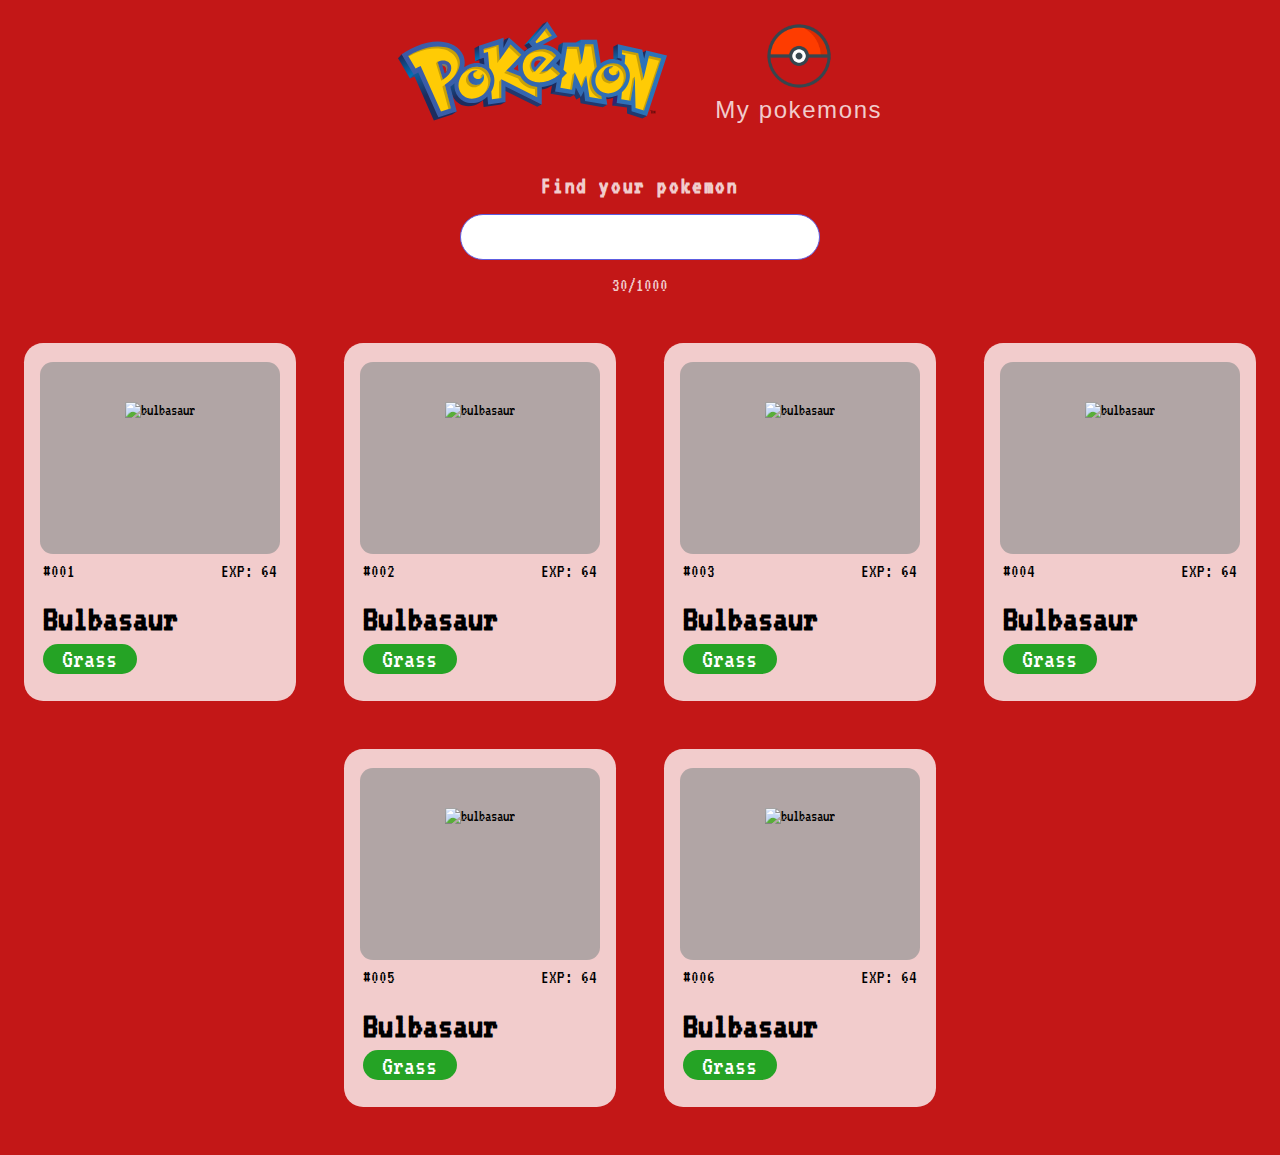
==== commit ef498681: "empty favourite pokemons link in template html" ====
--- a/src/components/design-template/template.html
+++ b/src/components/design-template/template.html
@@ -43,7 +43,7 @@
       <section class="pokemon-list-container">
         <ul class="pokemon-list">
           <li class="list__pokemon">
-            <a class="pokemon__link" href="https://www.google.es/" target="_blank">
+            <a class="pokemon__link" href="" target="_blank">
               <div class="pokemon__image-container">
                 <img
                   src="https://raw.githubusercontent.com/PokeAPI/sprites/master/sprites/pokemon/versions/generation-v/black-white/animated/1.gif"
--- a/public/css/style.css
+++ b/public/css/style.css
@@ -1,7 +1,9 @@
+/*Font-face isn't working*/
 @font-face {
   font-family: "vt323regular";
-  src: url("vt323-regular-webfont.woff2") format("woff2"),
-    url("vt323-regular-webfont.woff") format("woff");
+  src: url("../assets/webfontkit-vt323/vt323-regular-webfont.woff2")
+      format("woff2"),
+    url("../assets/webfontkit-vt323/vt323-regular-webfont.woff") format("woff");
   font-weight: normal;
   font-style: normal;
 }
@@ -10,11 +12,11 @@
   margin: 0;
   padding: 0;
   box-sizing: border-box;
-  font-family: "VT323";
 }
 
 body {
   background-color: rgb(195, 23, 23);
+  font-family: "VT323", sans-serif;
 }
 
 .app {
--- a/public/css/pokemon-list.css
+++ b/public/css/pokemon-list.css
@@ -68,6 +68,10 @@
   font-size: 2rem;
 }
 
+.description-title__pokemon-name {
+  text-transform: capitalize;
+}
+
 .description-title__pokemon-type {
   background-color: rgb(37, 163, 37);
   color: white;
@@ -75,6 +79,58 @@
   font-size: 1.7rem;
   padding: 0.1rem 1.2rem;
   border-radius: 2rem;
+}
+
+.pokemon-type--normal {
+  background-color: rgb(217, 217, 217);
+}
+
+.pokemon-type--grass {
+  background-color: rgb(37, 163, 37);
+}
+
+.pokemon-type--fire {
+  background-color: rgb(254, 125, 36);
+}
+
+.pokemon-type--water {
+  background-color: rgb(69, 146, 196);
+}
+
+.pokemon-type--bug {
+  background-color: rgb(114, 159, 63);
+}
+
+.pokemon-type--electric {
+  background-color: rgb(239, 213, 54);
+}
+
+.pokemon-type--rock {
+  background-color: rgb(163, 140, 34);
+}
+
+.pokemon-type--ghost {
+  background-color: rgb(123, 98, 163);
+}
+
+.pokemon-type--poison {
+  background-color: rgb(185, 127, 202);
+}
+
+.pokemon-type--pyschic {
+  background-color: rgb(243, 103, 185);
+}
+
+.pokemon-type--fighting {
+  background-color: rgb(213, 103, 36);
+}
+
+.pokemon-type--ground {
+  background-color: rgb(171, 152, 67);
+}
+
+.pokemon-type--dragon {
+  background-color: rgb(241, 110, 85);
 }
 
 .description__favourite {
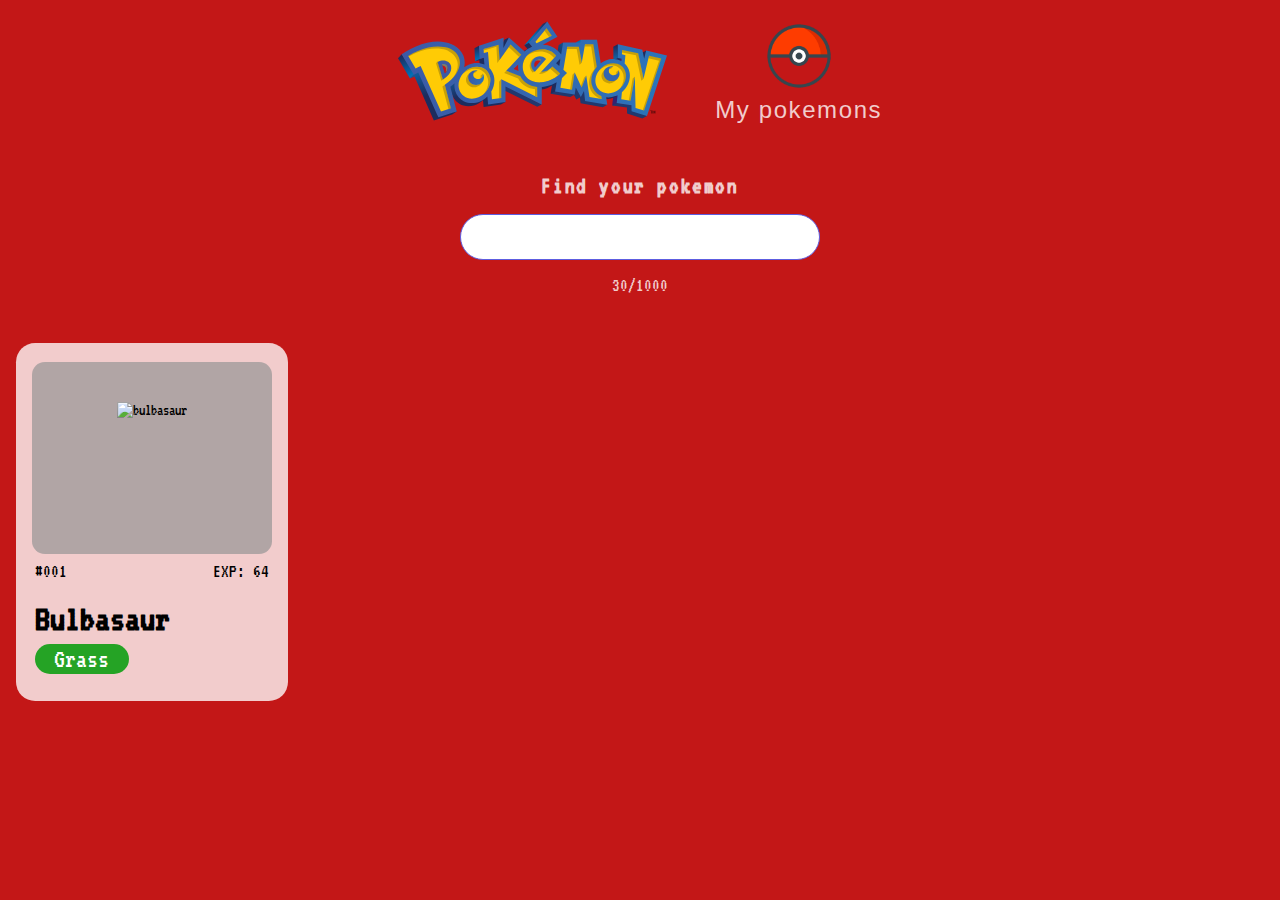
==== commit f35bba2b: "remove repeated li structures from template html" ====
--- a/src/components/design-template/template.html
+++ b/src/components/design-template/template.html
@@ -66,140 +66,6 @@
               <ion-icon name="heart" class="description__heart" class="description__heart--selected"></ion-icon>
             </button>
           </li>
-
-          <li class="list__pokemon">
-            <a class="pokemon__link" href="https://assets.stickpng.com/images/580b57fcd9996e24bc43c325.png"
-              target="_blank">
-              <div class="pokemon__image-container">
-                <img
-                  src="https://raw.githubusercontent.com/PokeAPI/sprites/master/sprites/pokemon/versions/generation-v/black-white/animated/2.gif"
-                  alt="bulbasaur" class="pokemon__image">
-              </div>
-              <div class="pokemon__description-container">
-                <div class="description__id-container">
-                  <p class="description__id">#002</p>
-                  <p class="description__exp">EXP: 64</p>
-                </div>
-                <div class="description__main-info">
-                  <div class="description__title">
-                    <h3 class="description-title__pokemon-name">Bulbasaur</h3>
-                    <p class="description-title__pokemon-type">Grass</p>
-                  </div>
-                </div>
-              </div>
-            </a>
-            <button class="description__favourite">
-              <ion-icon name="heart" class="description__heart" class="description__heart--selected"></ion-icon>
-            </button>
-          </li>
-
-          <li class="list__pokemon">
-            <a class="pokemon__link" href="https://assets.stickpng.com/images/580b57fcd9996e24bc43c325.png"
-              target="_blank">
-              <div class="pokemon__image-container">
-                <img
-                  src="https://raw.githubusercontent.com/PokeAPI/sprites/master/sprites/pokemon/versions/generation-v/black-white/animated/3.gif"
-                  alt="bulbasaur" class="pokemon__image">
-              </div>
-              <div class="pokemon__description-container">
-                <div class="description__id-container">
-                  <p class="description__id">#003</p>
-                  <p class="description__exp">EXP: 64</p>
-                </div>
-                <div class="description__main-info">
-                  <div class="description__title">
-                    <h3 class="description-title__pokemon-name">Bulbasaur</h3>
-                    <p class="description-title__pokemon-type">Grass</p>
-                  </div>
-
-                </div>
-              </div>
-            </a>
-            <button class="description__favourite">
-              <ion-icon name="heart" class="description__heart" class="description__heart--selected"></ion-icon>
-            </button>
-          </li>
-
-          <li class="list__pokemon">
-            <a class="pokemon__link" href="https://assets.stickpng.com/images/580b57fcd9996e24bc43c325.png"
-              target="_blank">
-              <div class="pokemon__image-container">
-                <img
-                  src="https://raw.githubusercontent.com/PokeAPI/sprites/master/sprites/pokemon/versions/generation-v/black-white/animated/4.gif"
-                  alt="bulbasaur" class="pokemon__image">
-              </div>
-              <div class="pokemon__description-container">
-                <div class="description__id-container">
-                  <p class="description__id">#004</p>
-                  <p class="description__exp">EXP: 64</p>
-                </div>
-                <div class="description__main-info">
-                  <div class="description__title">
-                    <h3 class="description-title__pokemon-name">Bulbasaur</h3>
-                    <p class="description-title__pokemon-type">Grass</p>
-                  </div>
-
-                </div>
-              </div>
-            </a>
-            <button class="description__favourite">
-              <ion-icon name="heart" class="description__heart" class="description__heart--selected"></ion-icon>
-            </button>
-          </li>
-
-          <li class="list__pokemon">
-            <a class="pokemon__link" href="https://assets.stickpng.com/images/580b57fcd9996e24bc43c325.png"
-              target="_blank">
-              <div class="pokemon__image-container">
-                <img
-                  src="https://raw.githubusercontent.com/PokeAPI/sprites/master/sprites/pokemon/versions/generation-v/black-white/animated/5.gif"
-                  alt="bulbasaur" class="pokemon__image">
-              </div>
-              <div class="pokemon__description-container">
-                <div class="description__id-container">
-                  <p class="description__id">#005</p>
-                  <p class="description__exp">EXP: 64</p>
-                </div>
-                <div class="description__main-info">
-                  <div class="description__title">
-                    <h3 class="description-title__pokemon-name">Bulbasaur</h3>
-                    <p class="description-title__pokemon-type">Grass</p>
-                  </div>
-
-                </div>
-              </div>
-            </a>
-            <button class="description__favourite">
-              <ion-icon name="heart" class="description__heart" class="description__heart--selected"></ion-icon>
-            </button>
-          </li>
-
-          <li class="list__pokemon">
-            <a class="pokemon__link" href="https://assets.stickpng.com/images/580b57fcd9996e24bc43c325.png"
-              target="_blank">
-              <div class="pokemon__image-container">
-                <img
-                  src="https://raw.githubusercontent.com/PokeAPI/sprites/master/sprites/pokemon/versions/generation-v/black-white/animated/6.gif"
-                  alt="bulbasaur" class="pokemon__image">
-              </div>
-              <div class="pokemon__description-container">
-                <div class="description__id-container">
-                  <p class="description__id">#006</p>
-                  <p class="description__exp">EXP: 64</p>
-                </div>
-                <div class="description__main-info">
-                  <div class="description__title">
-                    <h3 class="description-title__pokemon-name">Bulbasaur</h3>
-                    <p class="description-title__pokemon-type">Grass</p>
-                  </div>
-
-                </div>
-              </div>
-            </a>
-            <button class="description__favourite">
-              <ion-icon name="heart" class="description__heart" class="description__heart--selected"></ion-icon>
-            </button>
-          </li>
         </ul>
         <div class="change-page">
           <button class="change-page__back-button"><i class="fa-solid fa-circle-left"></i></button>
